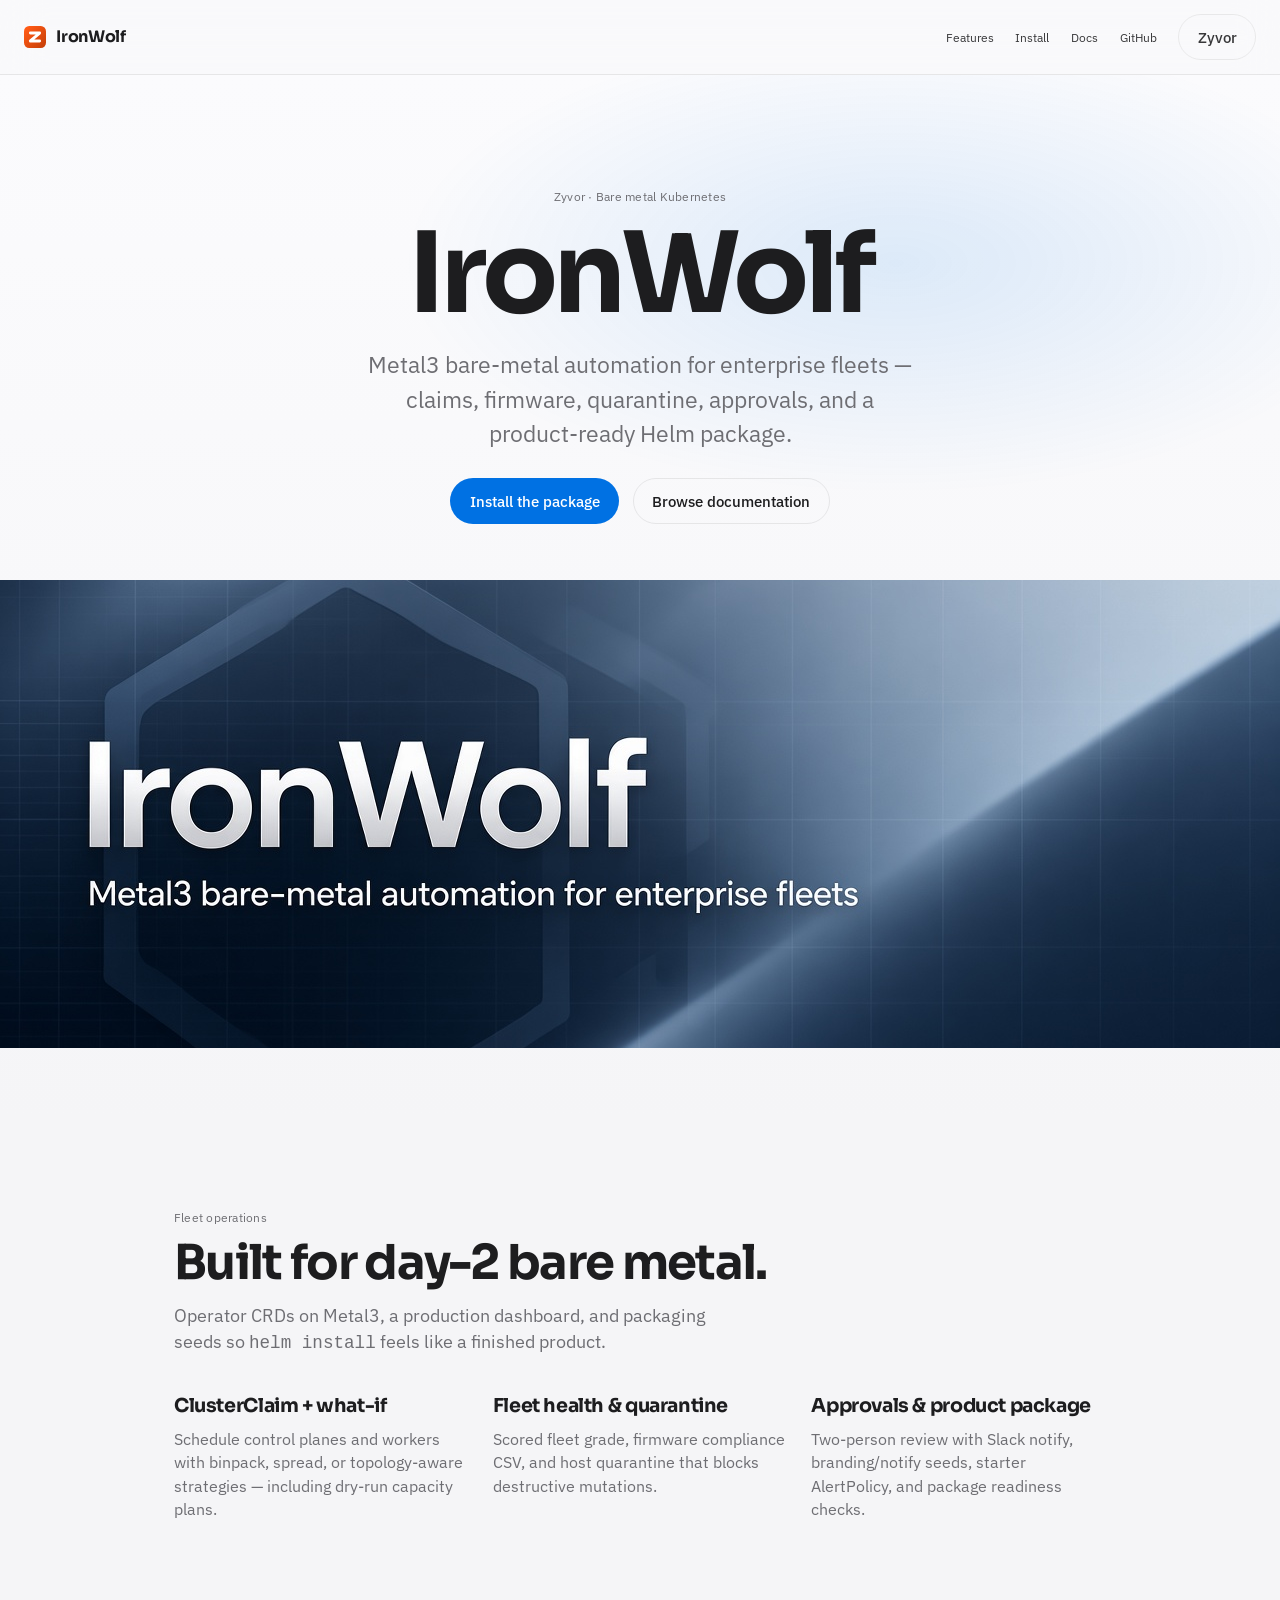
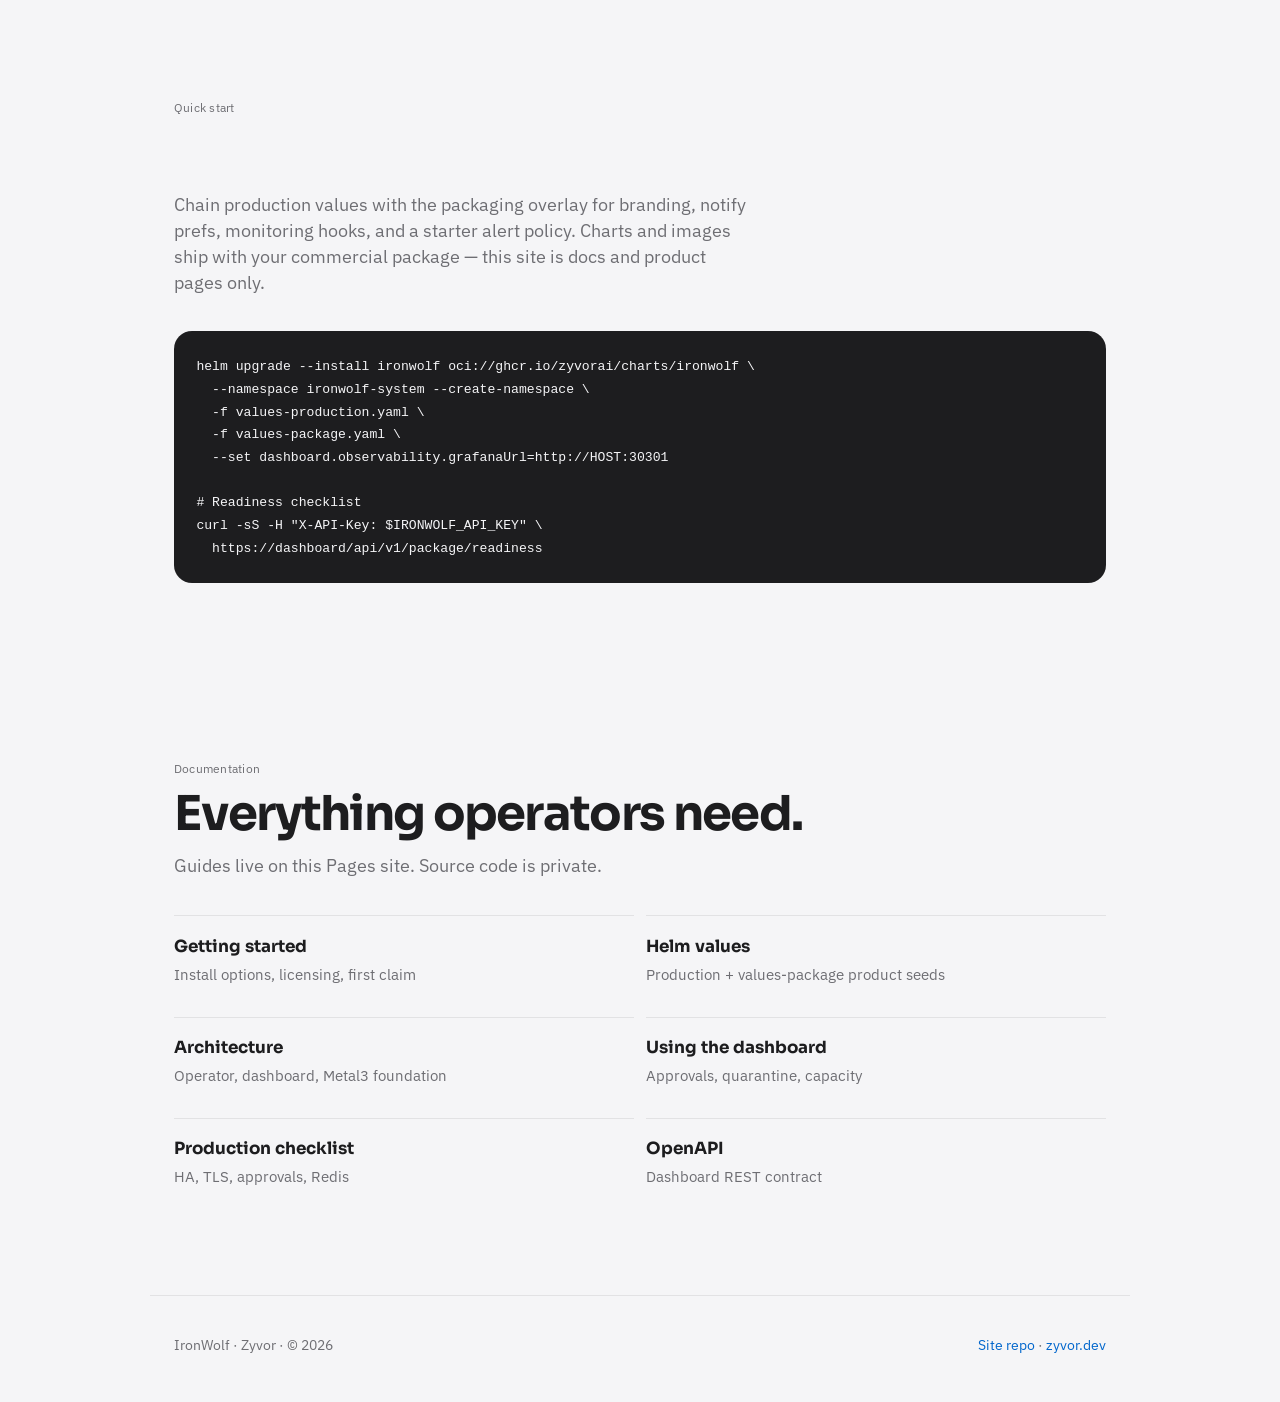
==== index.html @ 3222fc8d "Publish IronWolf public site and curated docs. Landing, library, Netra-style README, and customer-fa" ====
<!DOCTYPE html>
<html lang="en">
<head>
  <meta charset="UTF-8" />
  <meta name="viewport" content="width=device-width, initial-scale=1" />
  <title>IronWolf — Metal3 bare-metal automation</title>
  <meta name="description" content="IronWolf extends Metal3 Bare Metal Operator with fleet policies, ClusterClaim scheduling, firmware compliance, approvals, and a production dashboard." />
  <meta name="theme-color" content="#f5f5f7" />
  <link rel="canonical" href="https://zyvorai.github.io/zyvor-ironwolf-site/" />

  <meta property="og:type" content="website" />
  <meta property="og:site_name" content="IronWolf" />
  <meta property="og:title" content="IronWolf — Metal3 bare-metal automation" />
  <meta property="og:description" content="Enterprise fleet automation on Metal3: claims, firmware, quarantine, approvals, and a polished product package." />
  <meta property="og:url" content="https://zyvorai.github.io/zyvor-ironwolf-site/" />
  <meta property="og:image" content="https://zyvorai.github.io/zyvor-ironwolf-site/assets/social/og-image.jpg" />
  <meta property="og:image:width" content="1280" />
  <meta property="og:image:height" content="720" />

  <meta name="twitter:card" content="summary_large_image" />
  <meta name="twitter:title" content="IronWolf — Metal3 bare-metal automation" />
  <meta name="twitter:description" content="Enterprise fleet automation on Metal3 with operator CRDs, Helm product package, and dashboard." />
  <meta name="twitter:image" content="https://zyvorai.github.io/zyvor-ironwolf-site/assets/social/og-image.jpg" />

  <link rel="icon" href="assets/brand/zyvor-mark.svg" type="image/svg+xml" />
  <link rel="preconnect" href="https://fonts.googleapis.com" />
  <link rel="preconnect" href="https://fonts.gstatic.com" crossorigin />
  <link href="https://fonts.googleapis.com/css2?family=IBM+Plex+Mono:wght@400;500&family=IBM+Plex+Sans:wght@400;500;600&family=Sora:wght@600;700&display=swap" rel="stylesheet" />
  <link rel="stylesheet" href="assets/css/site.css" />
</head>
<body>
  <div class="shell">
    <header class="nav">
      <a class="brand" href="./">
        <img src="assets/brand/zyvor-mark.svg" alt="" width="28" height="28" />
        IronWolf
      </a>
      <nav class="nav-links" aria-label="Primary">
        <a href="#features">Features</a>
        <a href="#install">Install</a>
        <a href="library.html">Docs</a>
        <a href="https://github.com/zyvorai/zyvor-ironwolf-site">GitHub</a>
        <a class="btn btn-ghost" href="https://zyvor.dev">Zyvor</a>
      </nav>
    </header>

    <main>
      <section class="hero">
        <p class="hero-kicker reveal">Zyvor · Bare metal Kubernetes</p>
        <h1 class="hero-title reveal reveal-delay-1">IronWolf</h1>
        <p class="hero-lede reveal reveal-delay-2">
          Metal3 bare-metal automation for enterprise fleets — claims, firmware,
          quarantine, approvals, and a product-ready Helm package.
        </p>
        <div class="hero-actions reveal reveal-delay-3">
          <a class="btn btn-primary" href="#install">Install the package</a>
          <a class="btn btn-ghost" href="library.html">Browse documentation</a>
        </div>
        <figure class="hero-visual reveal reveal-delay-3">
          <img
            src="assets/social/og-image.jpg"
            width="1280"
            height="720"
            alt="IronWolf — Metal3 bare-metal automation for enterprise fleets"
          />
        </figure>
      </section>

      <section class="section" id="features">
        <p class="section-kicker reveal">Fleet operations</p>
        <h2 class="section-title reveal">Built for day-2 bare metal.</h2>
        <p class="section-lede reveal">
          Operator CRDs on Metal3, a production dashboard, and packaging seeds so
          <code>helm install</code> feels like a finished product.
        </p>
        <div class="feature-rail">
          <article class="feature reveal">
            <h3>ClusterClaim + what-if</h3>
            <p>Schedule control planes and workers with binpack, spread, or topology-aware strategies — including dry-run capacity plans.</p>
          </article>
          <article class="feature reveal reveal-delay-1">
            <h3>Fleet health &amp; quarantine</h3>
            <p>Scored fleet grade, firmware compliance CSV, and host quarantine that blocks destructive mutations.</p>
          </article>
          <article class="feature reveal reveal-delay-2">
            <h3>Approvals &amp; product package</h3>
            <p>Two-person review with Slack notify, branding/notify seeds, starter AlertPolicy, and package readiness checks.</p>
          </article>
        </div>
      </section>

      <section class="section" id="install">
        <p class="section-kicker reveal">Quick start</p>
        <h2 class="section-title reveal">Ship the product package.</h2>
        <p class="section-lede reveal">
          Chain production values with the packaging overlay for branding, notify prefs, monitoring hooks, and a starter alert policy.
          Charts and images ship with your commercial package — this site is docs and product pages only.
        </p>
        <div class="install reveal">
          <pre><code>helm upgrade --install ironwolf oci://ghcr.io/zyvorai/charts/ironwolf \
  --namespace ironwolf-system --create-namespace \
  -f values-production.yaml \
  -f values-package.yaml \
  --set dashboard.observability.grafanaUrl=http://HOST:30301

# Readiness checklist
curl -sS -H "X-API-Key: $IRONWOLF_API_KEY" \
  https://dashboard/api/v1/package/readiness</code></pre>
        </div>
      </section>

      <section class="section" id="docs">
        <p class="section-kicker reveal">Documentation</p>
        <h2 class="section-title reveal">Everything operators need.</h2>
        <p class="section-lede reveal">Guides live on this Pages site. Source code is private.</p>
        <div class="doc-grid">
          <a class="doc-link reveal" href="docs/getting-started.md">
            <strong>Getting started</strong>
            <span>Install options, licensing, first claim</span>
          </a>
          <a class="doc-link reveal reveal-delay-1" href="docs/helm-values.md">
            <strong>Helm values</strong>
            <span>Production + values-package product seeds</span>
          </a>
          <a class="doc-link reveal" href="docs/architecture.md">
            <strong>Architecture</strong>
            <span>Operator, dashboard, Metal3 foundation</span>
          </a>
          <a class="doc-link reveal reveal-delay-1" href="docs/customer/using-the-dashboard.md">
            <strong>Using the dashboard</strong>
            <span>Approvals, quarantine, capacity</span>
          </a>
          <a class="doc-link reveal" href="docs/production-checklist.md">
            <strong>Production checklist</strong>
            <span>HA, TLS, approvals, Redis</span>
          </a>
          <a class="doc-link reveal reveal-delay-1" href="docs/openapi/ironwolf-dashboard-api.yaml">
            <strong>OpenAPI</strong>
            <span>Dashboard REST contract</span>
          </a>
        </div>
      </section>
    </main>

    <footer class="footer">
      <div>IronWolf · Zyvor · © 2026</div>
      <div>
        <a href="https://github.com/zyvorai/zyvor-ironwolf-site">Site repo</a>
        ·
        <a href="https://zyvor.dev">zyvor.dev</a>
      </div>
    </footer>
  </div>
  <script src="assets/js/site.js" defer></script>
</body>
</html>
---- assets/css/site.css ----
/* IronWolf GitHub Pages — apple.com-inspired paper/ink store system */
:root {
  --ink: #1d1d1f;
  --paper: #f5f5f7;
  --white: #ffffff;
  --muted: #6e6e73;
  --line: rgba(0, 0, 0, 0.08);
  --link: #0066cc;
  --action: #0071e3;
  --font-display: "Sora", "SF Pro Display", "Helvetica Neue", sans-serif;
  --font-body: "IBM Plex Sans", "SF Pro Text", "Helvetica Neue", sans-serif;
  --font-mono: "IBM Plex Mono", ui-monospace, monospace;
  --max: 980px;
  --ease: cubic-bezier(0.22, 1, 0.36, 1);
}

*,
*::before,
*::after {
  box-sizing: border-box;
}

html {
  scroll-behavior: smooth;
}

body {
  margin: 0;
  min-height: 100vh;
  color: var(--ink);
  font-family: var(--font-body);
  background: var(--paper);
  line-height: 1.47;
  -webkit-font-smoothing: antialiased;
}

a {
  color: var(--link);
  text-decoration: none;
}

a:hover {
  text-decoration: underline;
}

img {
  max-width: 100%;
  display: block;
}

.shell {
  position: relative;
}

.nav {
  position: sticky;
  top: 0;
  z-index: 20;
  display: flex;
  align-items: center;
  justify-content: space-between;
  gap: 1rem;
  max-width: none;
  margin: 0;
  padding: 0.85rem 1.5rem;
  background: rgba(251, 251, 253, 0.72);
  backdrop-filter: saturate(180%) blur(20px);
  border-bottom: 1px solid var(--line);
}

.brand {
  display: inline-flex;
  align-items: center;
  gap: 0.65rem;
  color: var(--ink);
  font-family: var(--font-display);
  font-weight: 700;
  letter-spacing: -0.02em;
  text-decoration: none;
}

.brand:hover {
  text-decoration: none;
}

.brand img {
  width: 22px;
  height: 22px;
}

.nav-links {
  display: flex;
  flex-wrap: wrap;
  gap: 0.85rem 1.35rem;
  align-items: center;
  font-size: 0.78rem;
  color: var(--ink);
}

.nav-links a {
  color: inherit;
  opacity: 0.88;
  text-decoration: none;
}

.nav-links a:hover {
  opacity: 1;
  text-decoration: none;
}

.btn {
  display: inline-flex;
  align-items: center;
  justify-content: center;
  gap: 0.4rem;
  padding: 0.7rem 1.15rem;
  border-radius: 980px;
  border: 1px solid transparent;
  font-family: var(--font-body);
  font-weight: 500;
  font-size: 0.95rem;
  text-decoration: none !important;
  transition: transform 0.25s var(--ease), background 0.25s var(--ease), opacity 0.25s var(--ease);
}

.btn:hover {
  transform: scale(1.02);
}

.btn-primary {
  background: var(--action);
  color: #fff;
}

.btn-ghost {
  border-color: var(--line);
  color: var(--ink);
  background: transparent;
}

.hero {
  max-width: none;
  margin: 0;
  padding: 0;
  min-height: min(92vh, 860px);
  display: grid;
  align-content: end;
  gap: 0;
  background:
    radial-gradient(900px 420px at 70% 18%, rgba(0, 113, 227, 0.12), transparent 55%),
    linear-gradient(180deg, #fbfbfd 0%, var(--paper) 100%);
  text-align: center;
  padding: 7rem 1.5rem 4.5rem;
}

.hero-kicker {
  margin: 0 0 0.75rem;
  font-family: var(--font-body);
  font-size: 0.78rem;
  letter-spacing: 0.02em;
  color: var(--muted);
}

.hero-title {
  margin: 0 auto;
  max-width: 10ch;
  font-family: var(--font-display);
  font-size: clamp(3.6rem, 10vw, 7rem);
  line-height: 1.02;
  letter-spacing: -0.045em;
  font-weight: 700;
  color: var(--ink);
}

.hero-lede {
  margin: 1rem auto 0;
  max-width: 34rem;
  font-size: clamp(1.15rem, 2.2vw, 1.45rem);
  color: var(--muted);
  font-weight: 400;
}

.hero-actions {
  display: flex;
  flex-wrap: wrap;
  gap: 0.85rem;
  justify-content: center;
  margin-top: 1.75rem;
}

/* Full-bleed social plane — not an inset card */
.hero-visual {
  margin: 3.5rem 0 0;
  width: 100vw;
  margin-left: calc(50% - 50vw);
  border: 0;
  border-radius: 0;
  box-shadow: none;
  overflow: hidden;
}

.hero-visual img {
  width: 100%;
  height: auto;
  max-height: 52vh;
  object-fit: cover;
  object-position: center;
}

.section {
  max-width: var(--max);
  margin: 0 auto;
  padding: 5.5rem 1.5rem;
}

.section-kicker {
  margin: 0 0 0.65rem;
  font-size: 0.78rem;
  letter-spacing: 0.02em;
  color: var(--muted);
}

.section-title {
  margin: 0 0 0.85rem;
  font-family: var(--font-display);
  font-size: clamp(2rem, 5vw, 3rem);
  letter-spacing: -0.035em;
  line-height: 1.08;
  color: var(--ink);
}

.section-lede {
  margin: 0 0 2.25rem;
  max-width: 36rem;
  color: var(--muted);
  font-size: 1.1rem;
}

.feature-rail {
  display: grid;
  gap: 2.5rem 1.5rem;
}

@media (min-width: 800px) {
  .feature-rail {
    grid-template-columns: repeat(3, 1fr);
  }
}

.feature {
  padding: 0;
  border: 0;
  background: transparent;
}

.feature h3 {
  margin: 0 0 0.45rem;
  font-family: var(--font-display);
  font-size: 1.2rem;
  letter-spacing: -0.02em;
}

.feature p {
  margin: 0;
  color: var(--muted);
  font-size: 1rem;
}

.doc-grid {
  display: grid;
  gap: 0.75rem;
}

@media (min-width: 720px) {
  .doc-grid {
    grid-template-columns: repeat(2, 1fr);
  }
}

.doc-link {
  display: block;
  padding: 1.15rem 0;
  border: 0;
  border-top: 1px solid var(--line);
  border-radius: 0;
  background: transparent;
  color: var(--ink);
  transition: color 0.2s var(--ease);
}

.doc-link:hover {
  color: var(--action);
  text-decoration: none;
  transform: none;
  background: transparent;
  border-color: var(--line);
}

.doc-link strong {
  display: block;
  font-family: var(--font-display);
  margin-bottom: 0.2rem;
  font-size: 1.05rem;
}

.doc-link span {
  color: var(--muted);
  font-size: 0.92rem;
}

.install {
  border: 0;
  border-radius: 18px;
  overflow: hidden;
  background: var(--ink);
}

.install pre {
  margin: 0;
  padding: 1.5rem 1.4rem;
  overflow-x: auto;
  font-family: var(--font-mono);
  font-size: 0.82rem;
  line-height: 1.65;
  color: #f5f5f7;
}

.footer {
  max-width: var(--max);
  margin: 0 auto;
  padding: 2.5rem 1.5rem 3.5rem;
  border-top: 1px solid var(--line);
  color: var(--muted);
  font-size: 0.85rem;
  display: flex;
  flex-wrap: wrap;
  gap: 1rem;
  justify-content: space-between;
}

.reveal {
  opacity: 0;
  transform: translateY(16px);
  transition: opacity 0.75s var(--ease), transform 0.75s var(--ease);
}

.reveal.is-in {
  opacity: 1;
  transform: none;
}

.reveal-delay-1 { transition-delay: 0.08s; }
.reveal-delay-2 { transition-delay: 0.16s; }
.reveal-delay-3 { transition-delay: 0.24s; }

@media (prefers-reduced-motion: reduce) {
  .reveal,
  .btn {
    transition: none;
  }
  .reveal {
    opacity: 1;
    transform: none;
  }
}
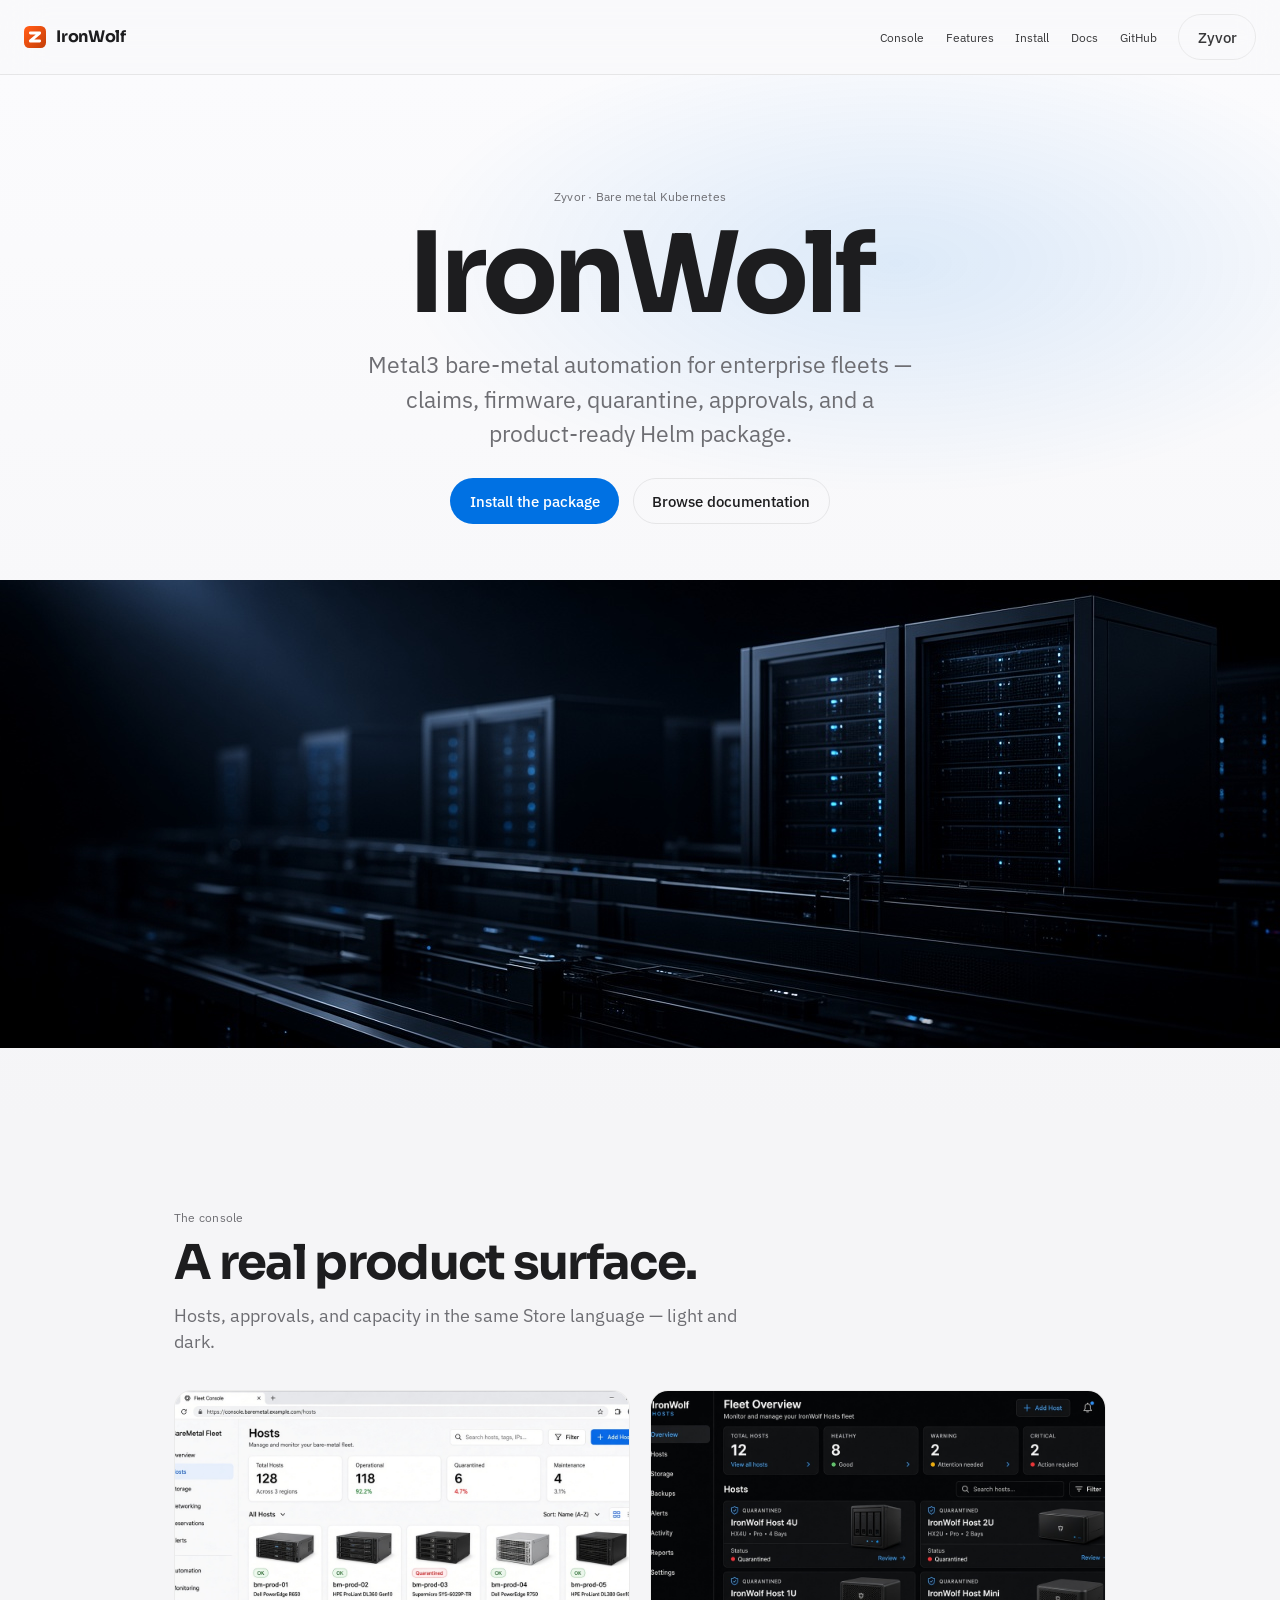
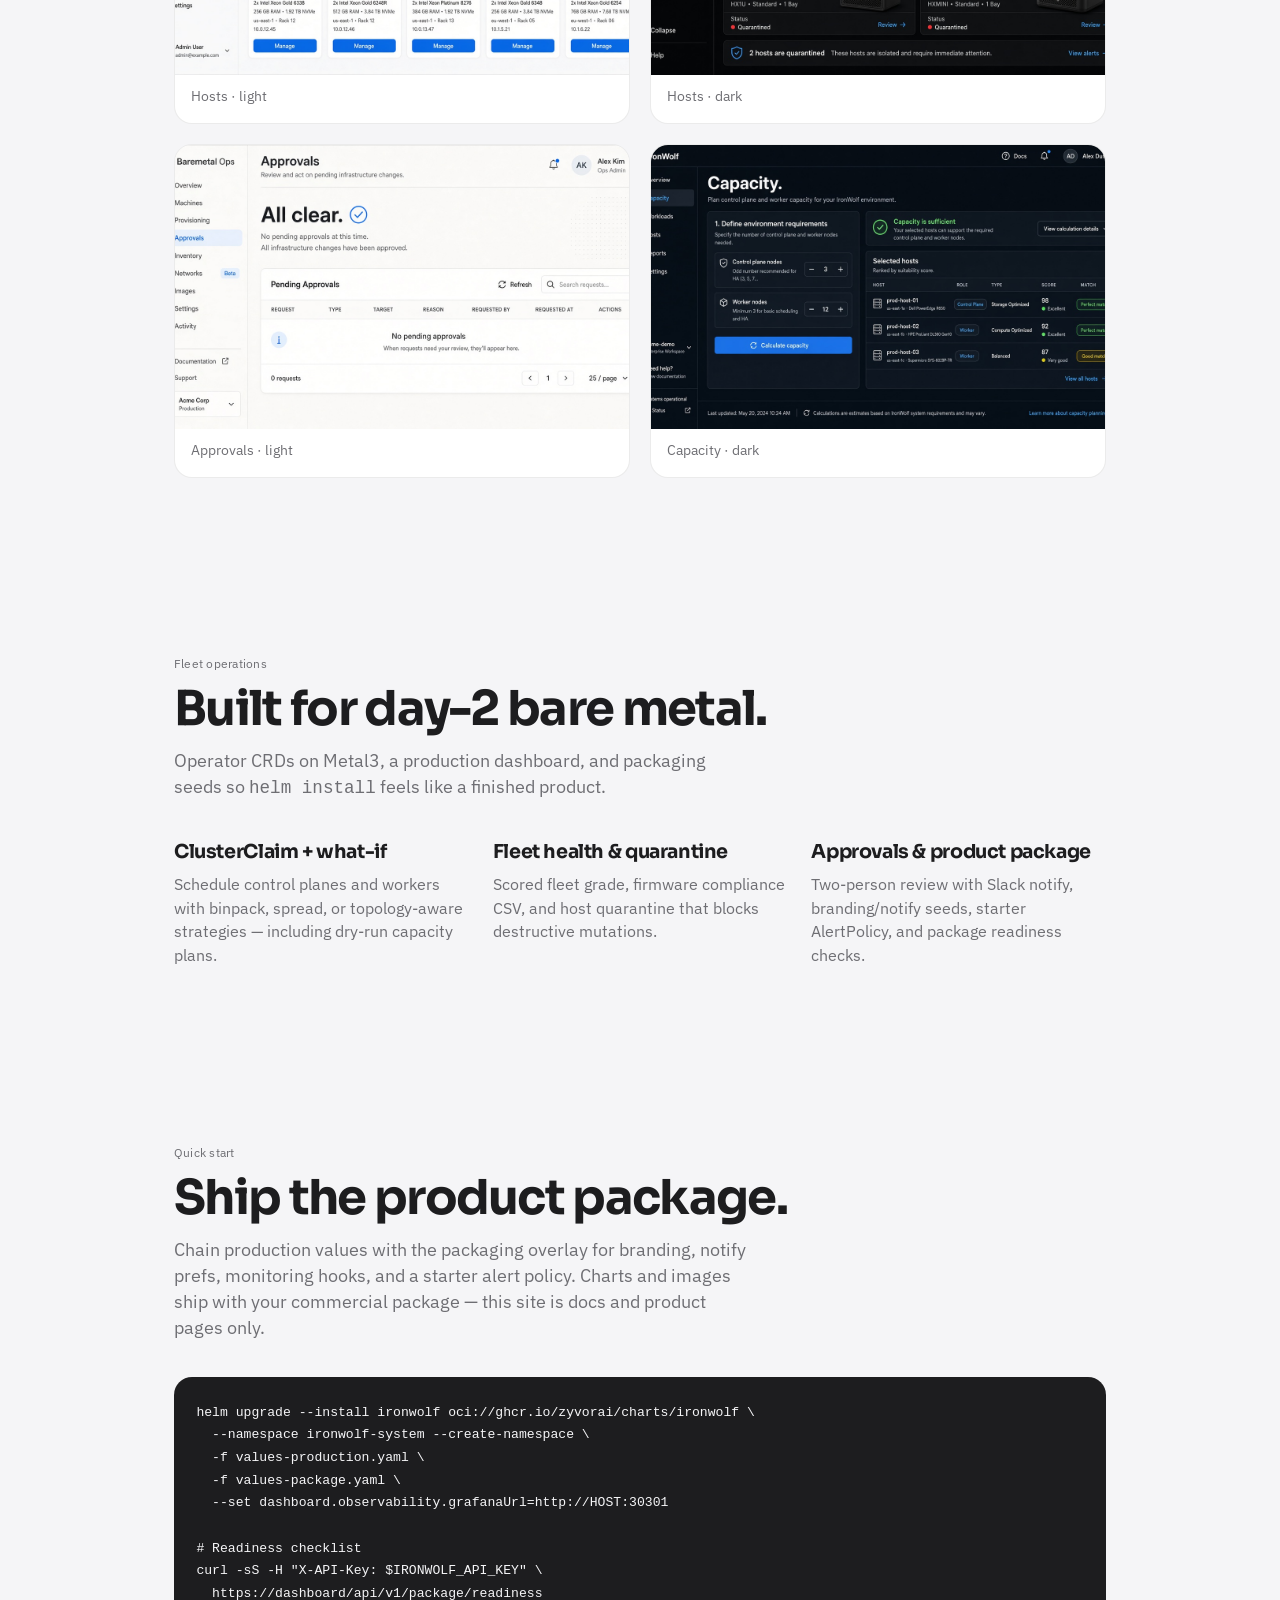
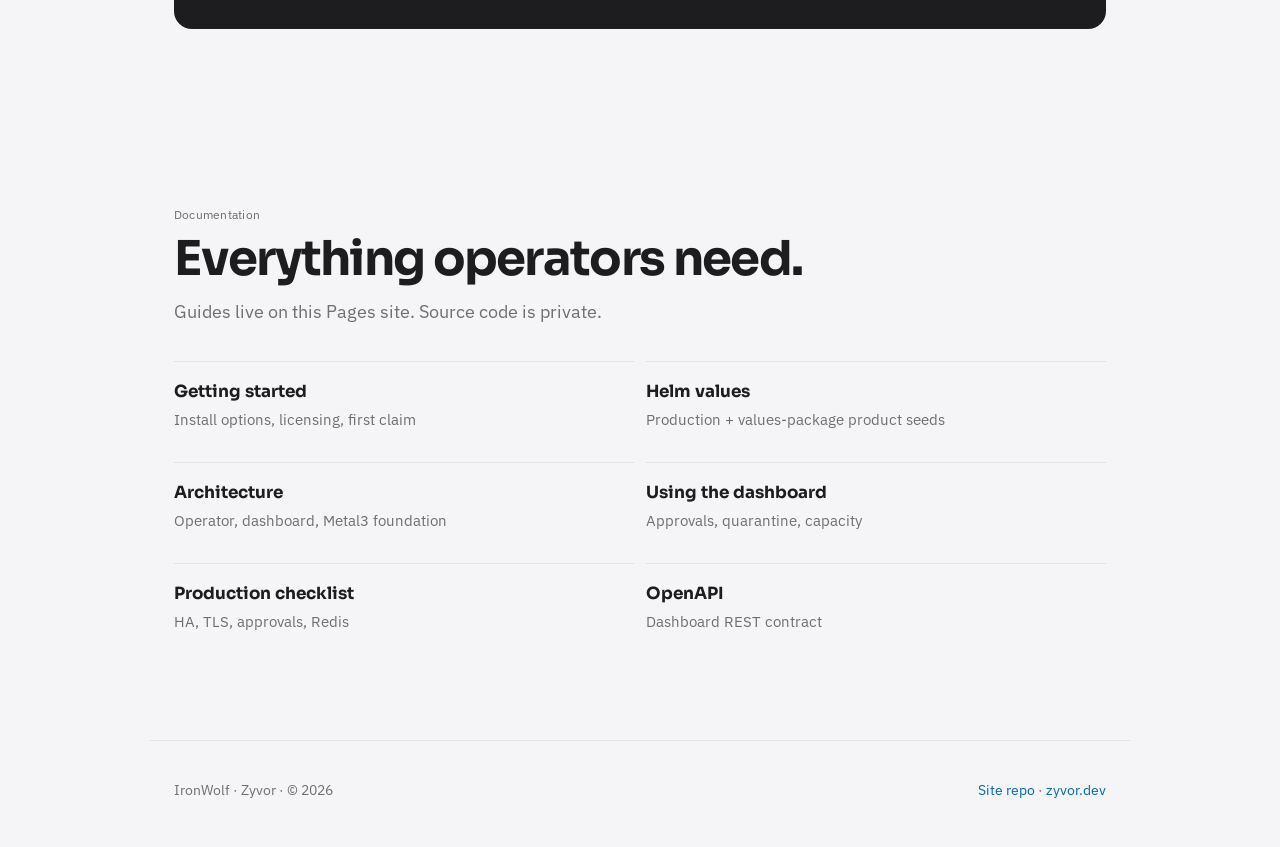
==== commit c489712e: "Polish public site: hero, console shots, doc scrub, Pages hygiene. Add dark hero and dashboard conce" ====
--- a/index.html
+++ b/index.html
@@ -36,6 +36,7 @@
         IronWolf
       </a>
       <nav class="nav-links" aria-label="Primary">
+        <a href="#console">Console</a>
         <a href="#features">Features</a>
         <a href="#install">Install</a>
         <a href="library.html">Docs</a>
@@ -58,12 +59,38 @@
         </div>
         <figure class="hero-visual reveal reveal-delay-3">
           <img
-            src="assets/social/og-image.jpg"
+            src="assets/hero/ironwolf-hero-dark.jpg"
             width="1280"
             height="720"
             alt="IronWolf — Metal3 bare-metal automation for enterprise fleets"
           />
         </figure>
+      </section>
+
+      <section class="section" id="console">
+        <p class="section-kicker reveal">The console</p>
+        <h2 class="section-title reveal">A real product surface.</h2>
+        <p class="section-lede reveal">
+          Hosts, approvals, and capacity in the same Store language — light and dark.
+        </p>
+        <div class="shot-grid">
+          <figure class="shot reveal">
+            <img src="assets/screens/hosts-desktop-light.jpg" width="1280" height="720" alt="Hosts browse, light" />
+            <figcaption>Hosts · light</figcaption>
+          </figure>
+          <figure class="shot reveal reveal-delay-1">
+            <img src="assets/screens/hosts-desktop-dark.jpg" width="1280" height="720" alt="Hosts browse, dark" />
+            <figcaption>Hosts · dark</figcaption>
+          </figure>
+          <figure class="shot reveal">
+            <img src="assets/screens/approvals-desktop-light.jpg" width="1280" height="720" alt="Approvals, light" />
+            <figcaption>Approvals · light</figcaption>
+          </figure>
+          <figure class="shot reveal reveal-delay-1">
+            <img src="assets/screens/capacity-desktop-dark.jpg" width="1280" height="720" alt="Capacity planner, dark" />
+            <figcaption>Capacity · dark</figcaption>
+          </figure>
+        </div>
       </section>
 
       <section class="section" id="features">
--- a/assets/css/site.css
+++ b/assets/css/site.css
@@ -236,6 +236,38 @@
   font-size: 1.1rem;
 }
 
+.shot-grid {
+  display: grid;
+  gap: 1.25rem;
+}
+
+@media (min-width: 800px) {
+  .shot-grid {
+    grid-template-columns: repeat(2, 1fr);
+  }
+}
+
+.shot {
+  margin: 0;
+  border-radius: 18px;
+  overflow: hidden;
+  border: 1px solid var(--line);
+  background: var(--white);
+}
+
+.shot img {
+  width: 100%;
+  height: auto;
+  aspect-ratio: 16 / 10;
+  object-fit: cover;
+}
+
+.shot figcaption {
+  padding: 0.75rem 1rem 1rem;
+  font-size: 0.85rem;
+  color: var(--muted);
+}
+
 .feature-rail {
   display: grid;
   gap: 2.5rem 1.5rem;
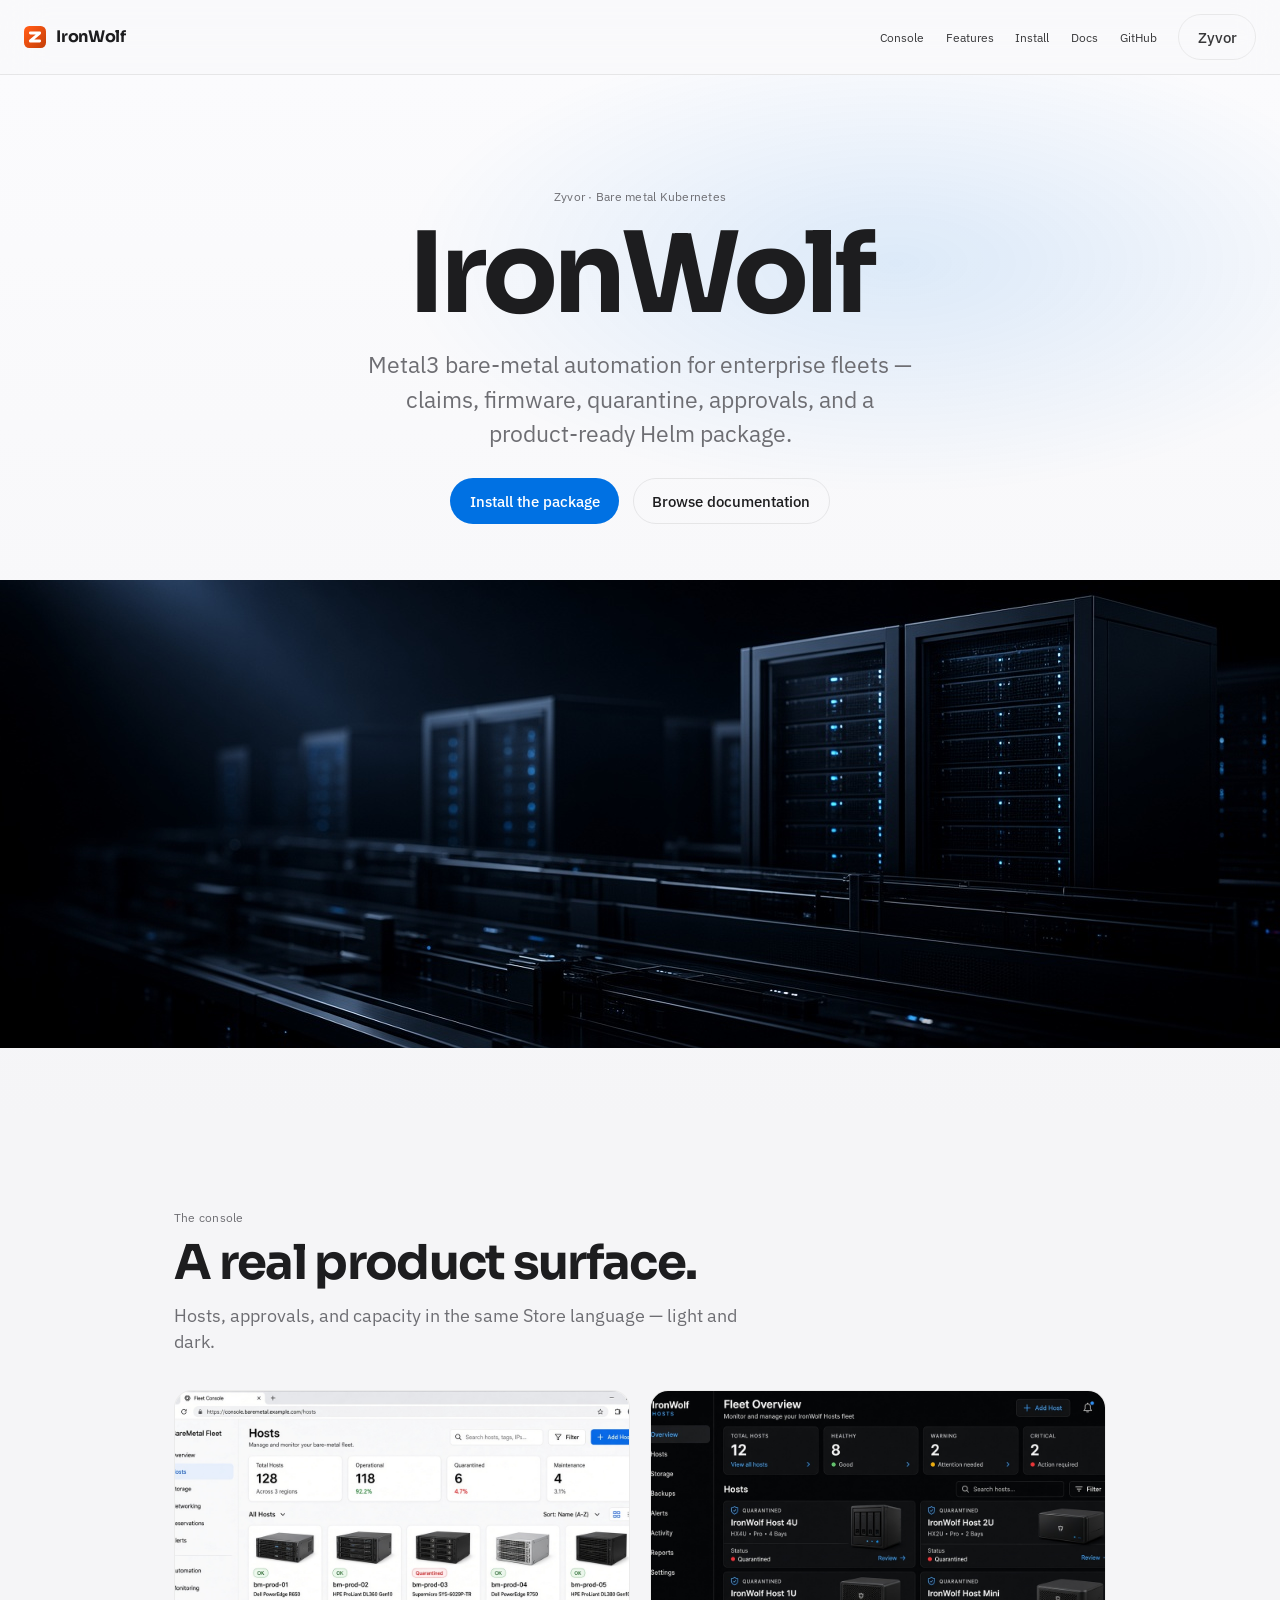
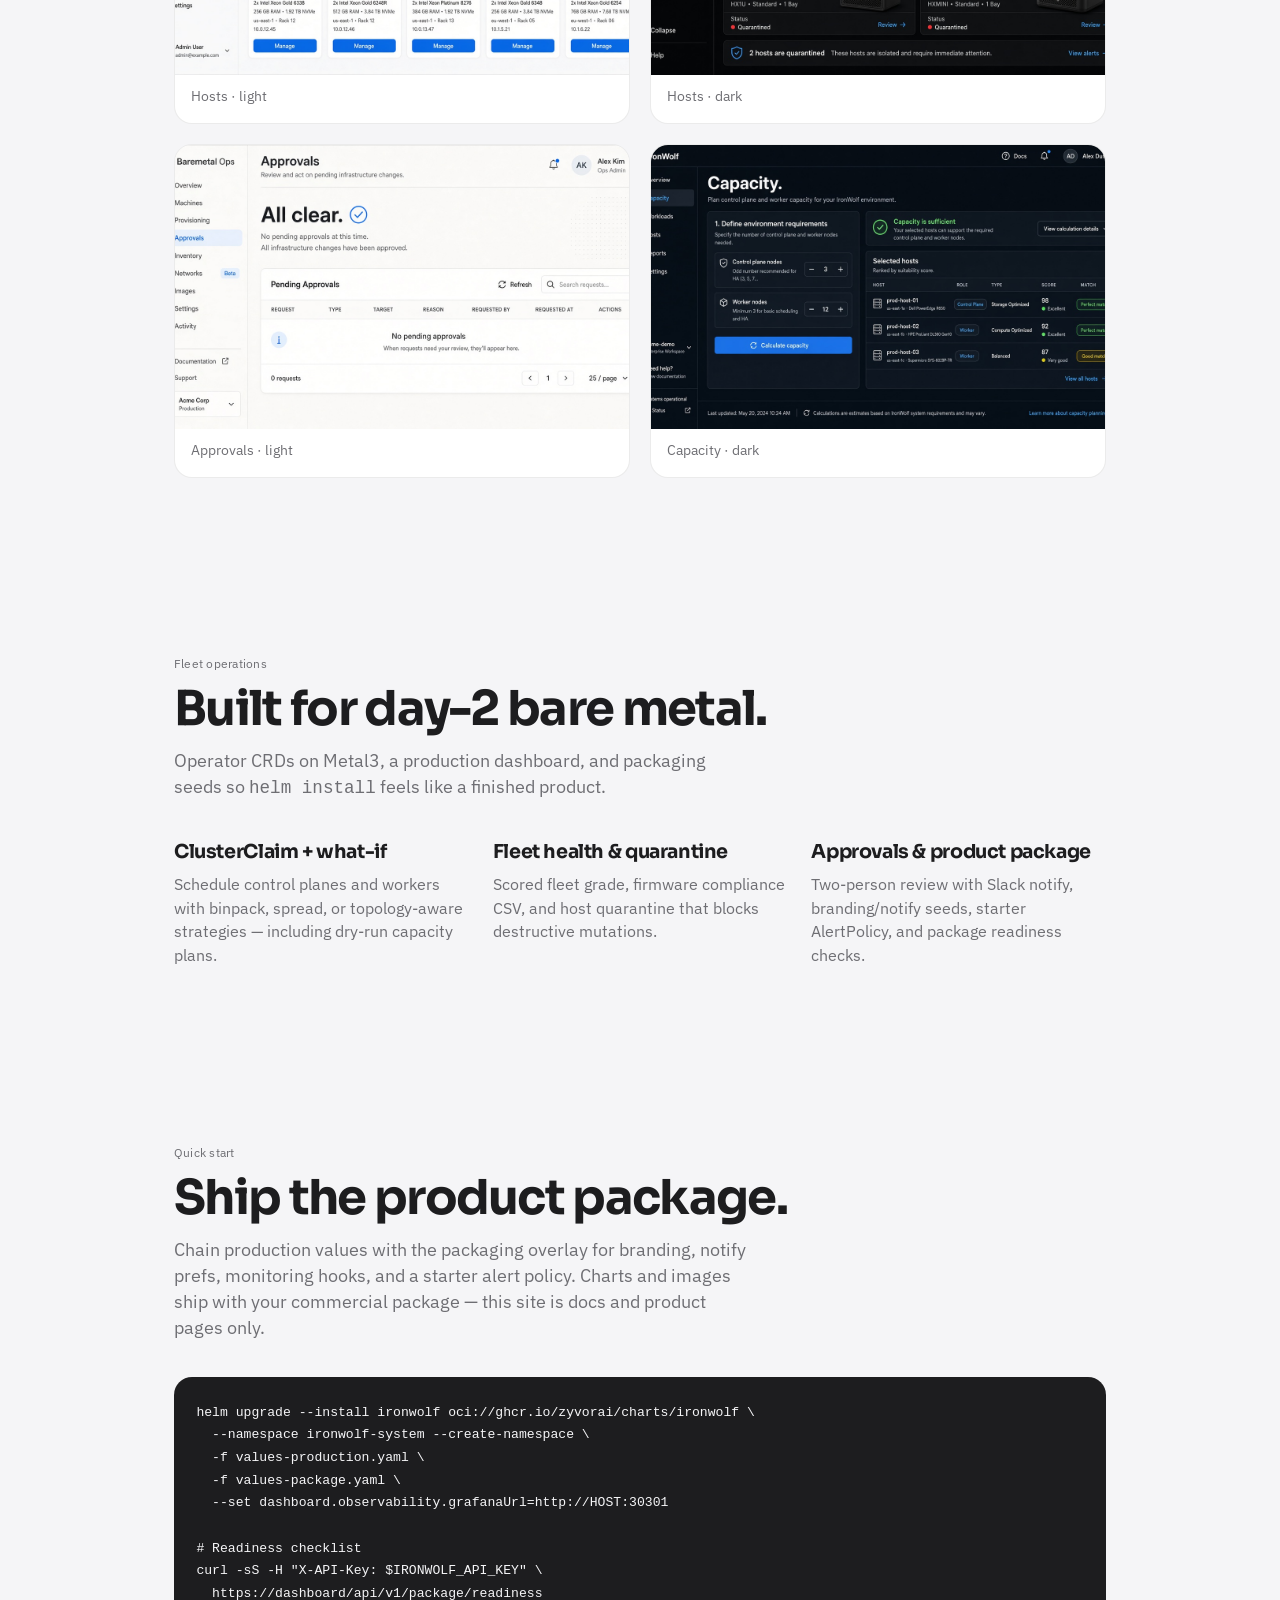
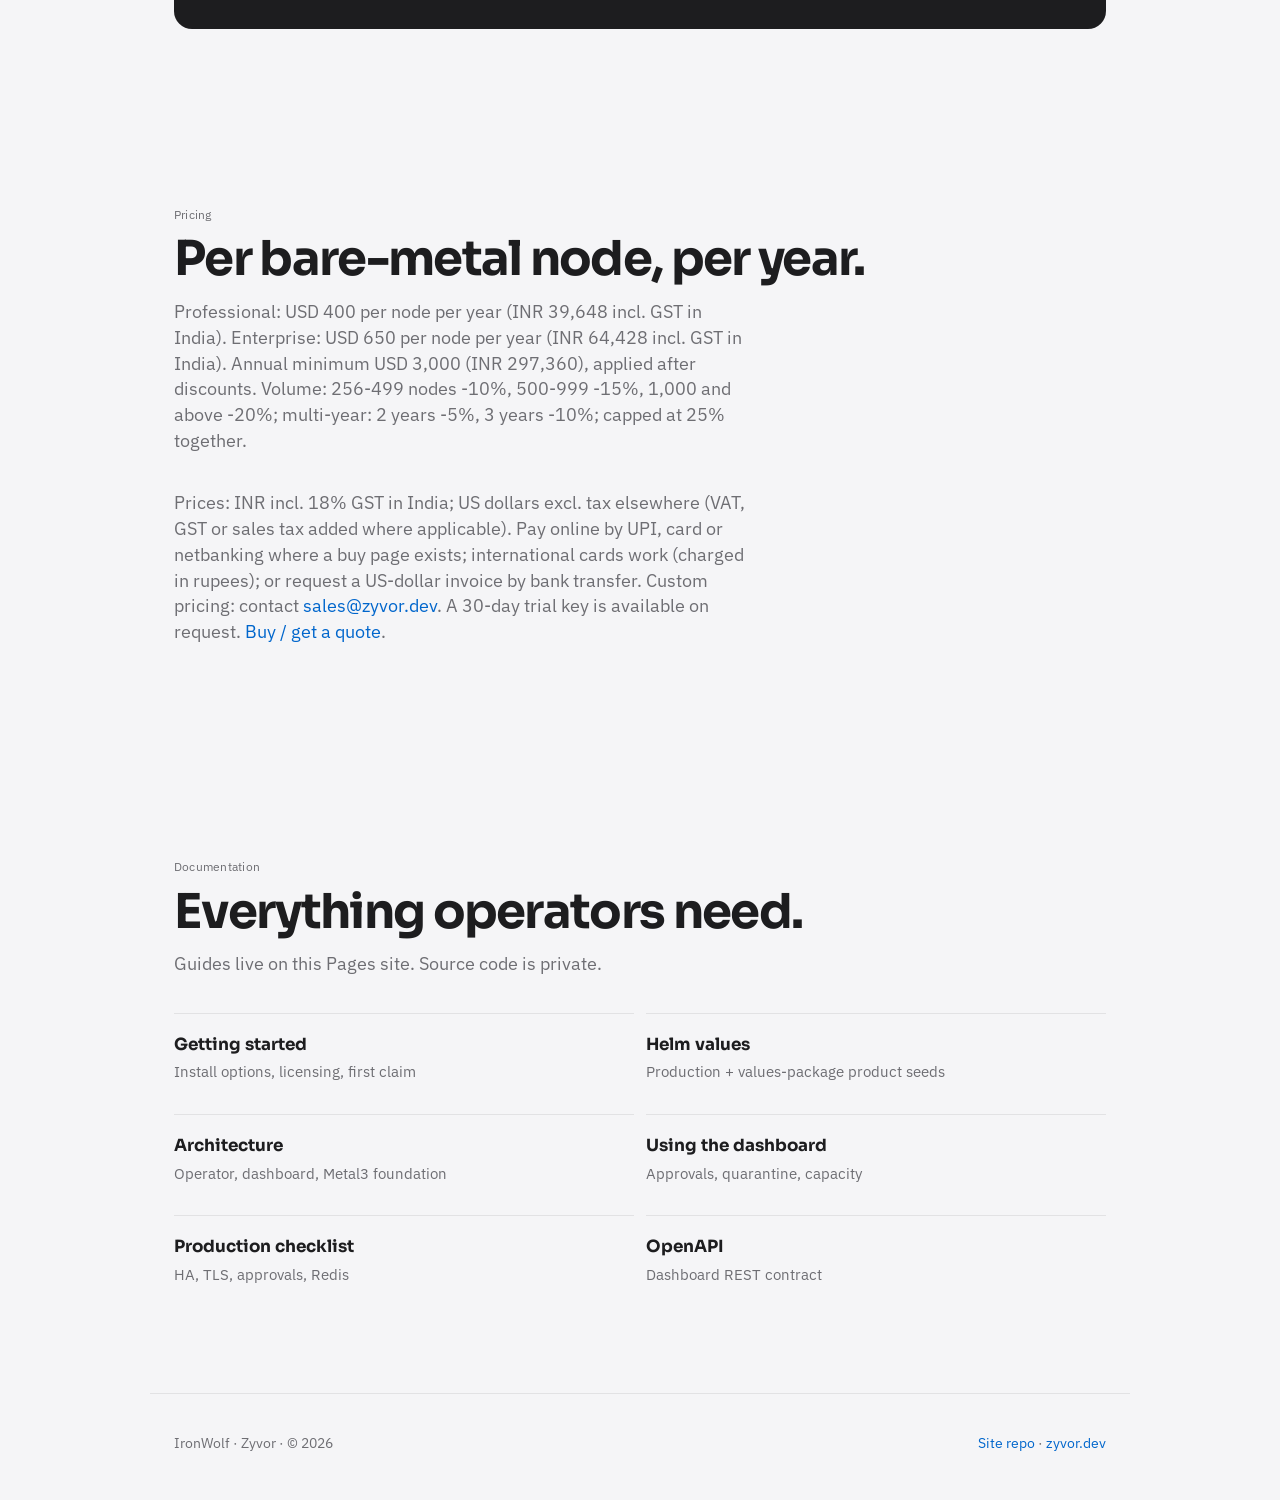
==== commit 07003df7: "Worldwide prices: INR incl. GST in India, USD excl. tax elsewhere Co-Authored-By: Claude Sonnet 5.5 " ====
--- a/index.html
+++ b/index.html
@@ -136,6 +136,19 @@
         </div>
       </section>
 
+      <section class="section" id="pricing">
+        <p class="section-kicker reveal">Pricing</p>
+        <h2 class="section-title reveal">Per bare-metal node, per year.</h2>
+        <p class="section-lede reveal">
+          Professional: USD 400 per node per year (INR 39,648 incl. GST in India). Enterprise: USD 650 per node per year (INR 64,428 incl. GST in India).
+          Annual minimum USD 3,000 (INR 297,360), applied after discounts. Volume: 256-499 nodes -10%, 500-999 -15%, 1,000 and above -20%; multi-year: 2 years -5%, 3 years -10%; capped at 25% together.
+        </p>
+        <p class="section-lede reveal">
+          Prices: INR incl. 18% GST in India; US dollars excl. tax elsewhere (VAT, GST or sales tax added where applicable). Pay online by UPI, card or netbanking where a buy page exists; international cards work (charged in rupees); or request a US-dollar invoice by bank transfer. Custom pricing: contact <a href="mailto:sales@zyvor.dev">sales@zyvor.dev</a>.
+          A 30-day trial key is available on request. <a href="https://zyvor.dev/buy">Buy / get a quote</a>.
+        </p>
+      </section>
+
       <section class="section" id="docs">
         <p class="section-kicker reveal">Documentation</p>
         <h2 class="section-title reveal">Everything operators need.</h2>
